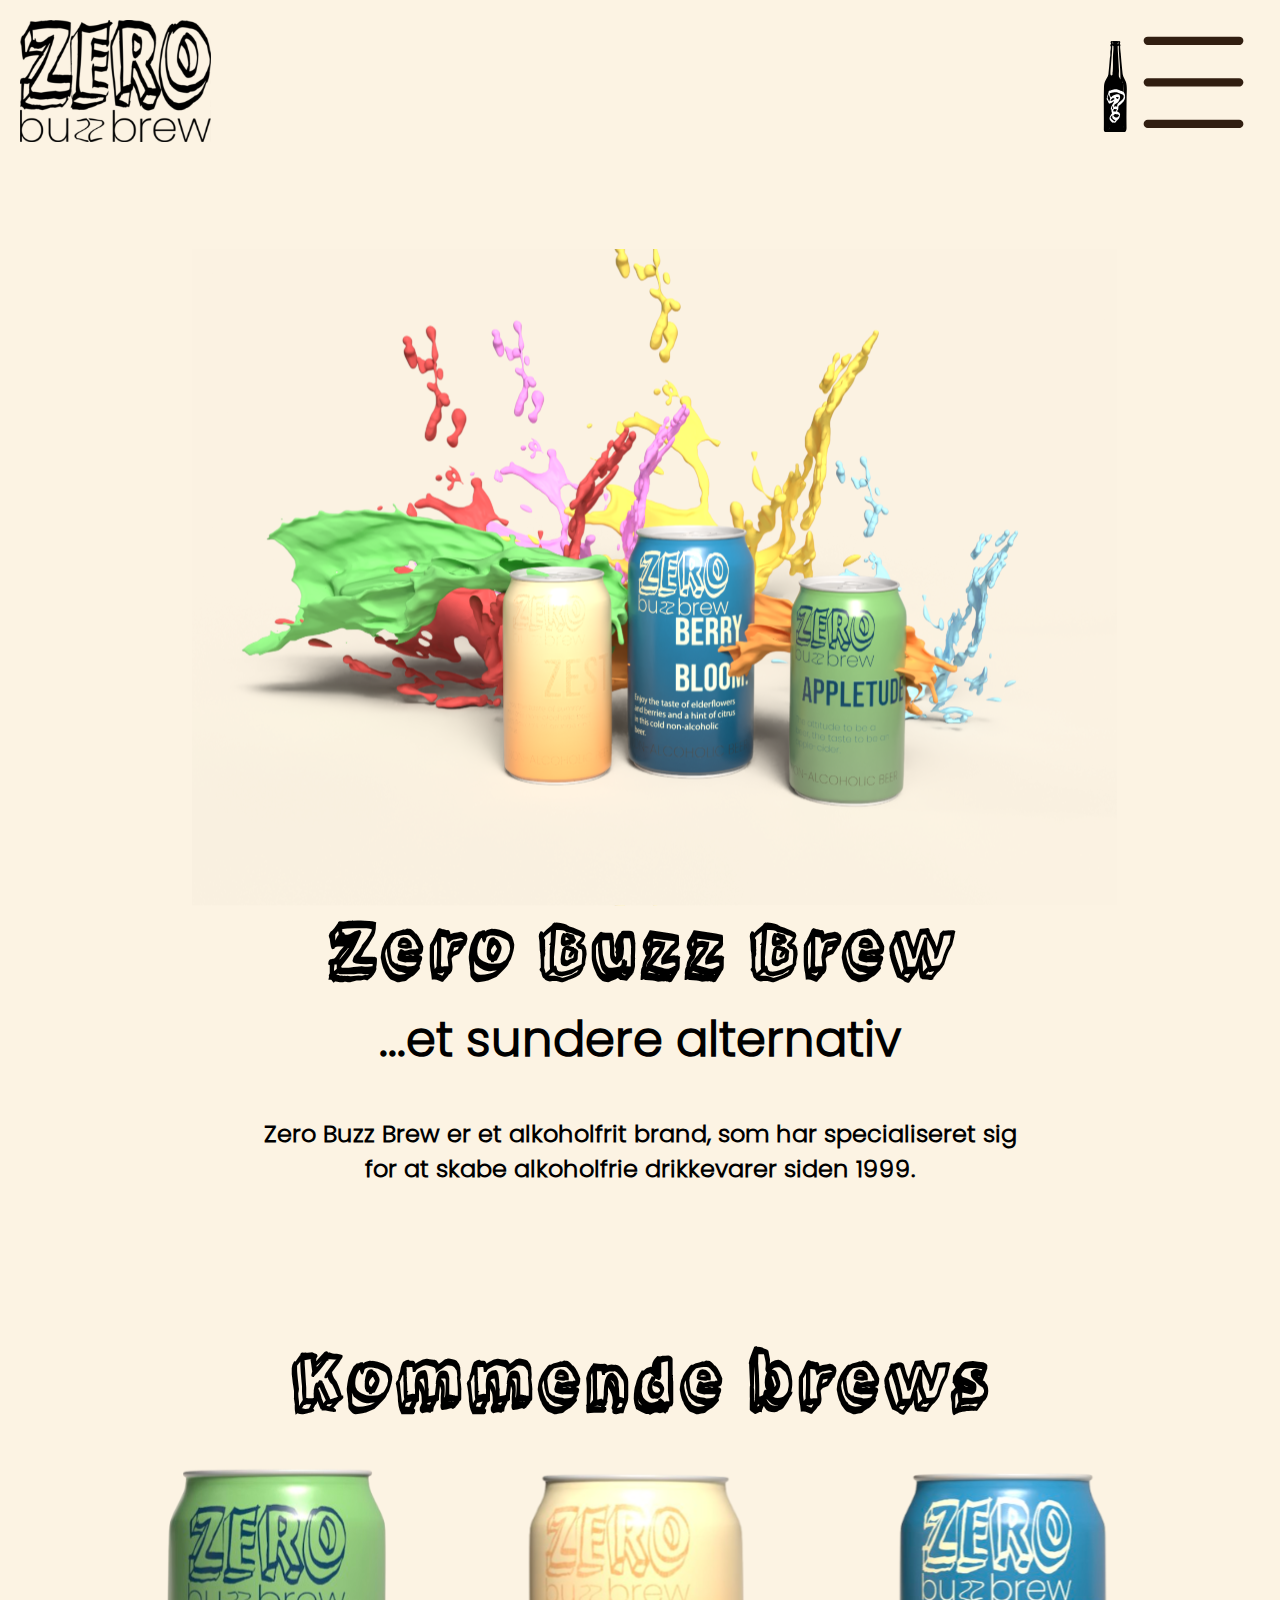
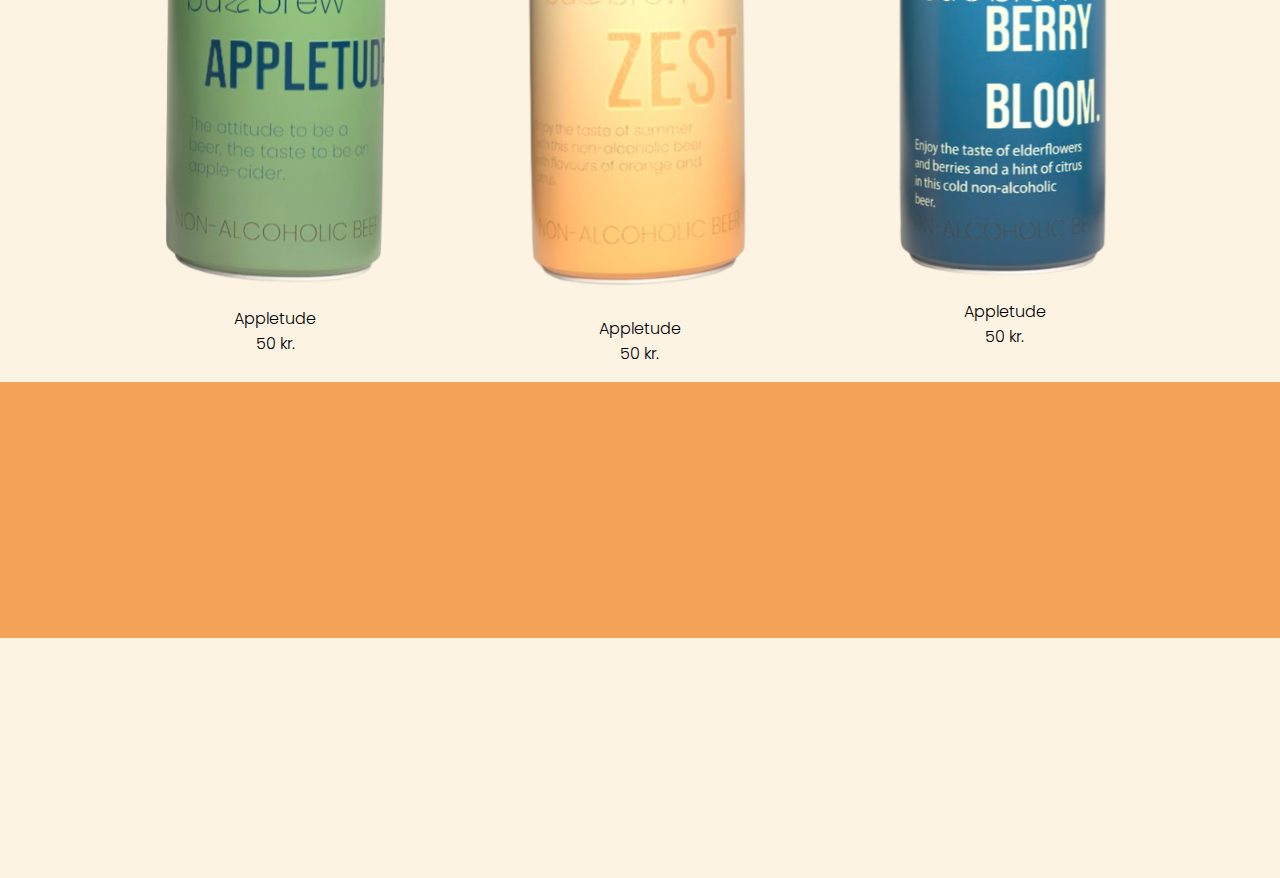
==== index.html @ 32aaab15 "upload 27-02-25" ====
<!DOCTYPE html>
<html lang="en">
  <head>
    <meta charset="UTF-8" />
    <meta name="viewport" content="width=device-width, initial-scale=1.0" />
    <meta name="description" content="" />

    <title>Zero Buzz Brew | Forside</title>

    <!--Global stylesheet-->
    <link rel="stylesheet" href="css/global.css" />

    <!--Header stylesheet-->
    <link rel="stylesheet" href="css/header.css" />

    <!--Footer stylesheet-->
    <link rel="stylesheet" href="css/footer.css" />

    <!--Local stylesheet-->
    <link rel="stylesheet" href="css/index.css" />
  </head>

  <body>
    <!--Header-->
    <header>
      <a href="index.html" class="logo"
        ><img
          src="images/header/logo_zbb_black.svg"
          alt="Zero Buzz Brew logo i sort"
      /></a>

      <!--Checkboxes-->
      <input type="checkbox" name="search-bar" id="search-bar" />
      <input type="checkbox" id="menu-bar" />

      <!--Container for menu-icons-->
      <div class="funktioner_header">
        <label for="search-bar">
          <img src="images/header/icon_searchBeer.svg" alt="ikon: search" />
        </label>

        <label for="menu-bar"
          ><img src="images/header/icon_burgermenu.svg" alt="ikon: bugermenu"
        /></label>
      </div>

      <!--Searchbar-->
      <search class="searchbar">
        <h2>Find your beer</h2>
        <form action="#kontakt" method="get">
          <input
            class="form_text"
            id="search"
            name="search"
            type="text"
            placeholder="Indtast section ID..."
          />
          <input class="button_submit" type="submit" />
        </form>
      </search>

      <!--Navbar-->
      <nav class="navbar">
        <ul>
          <li><a href="/webshop.html">Webshop</a></li>
          <li><a href="/hvorfor.html">Hvorfor alkoholfri?</a></li>
          <li><a href="#">Anbefalinger</a></li>
          <li><a href="#">Om os</a></li>
        </ul>
      </nav>
    </header>

    <main>
      <section class="hero">
        <img
          src="images/landingpage/hero2_splash.svg"
          alt="billede af alkoholfri øl med farverige splash"
        />
      </section>

      <section class="section1_description">
        <h1 class="title">Zero Buzz Brew</h1>
        <h2>...et sundere alternativ</h2>
        <h4>
          Zero Buzz Brew er et alkoholfrit brand, som har specialiseret sig
          <br />
          for at skabe alkoholfrie drikkevarer siden 1999.
        </h4>
      </section>

      <section class="section2_kommendeBrews">
        <h1>Kommende brews</h1>
        <div class="product_container">
          <div class="productBox">
            <img
              src="images/landingpage/beer1_appletude.svg"
              alt="Produktbillede: Zero Buzz Brew - Appletude"
            />
            <p>Appletude <br />50 kr.</p>
          </div>

          <div class="productBox">
            <img
              src="images/landingpage/beer2_zest.svg"
              alt="Produktbillede: Zero Buzz Brew - Zest"
            />
            <p>Appletude <br />50 kr.</p>
          </div>

          <div class="productBox">
            <img
              src="images/landingpage/beer3_berryBloom.svg"
              alt="Produktbillede: Zero Buzz Brew - Berry Bloom"
            />
            <p>Appletude <br />50 kr.</p>
          </div>
        </div>
      </section>
    </main>

    <footer>
      <section class="section_footer"></section>
    </footer>
  </body>
</html>
---- css/global.css ----
/*Color Variables*/

:root{
    --textBlack: #000;
    --backgroundBeige: #FCF3E3;
    --boxWhite:#FFFBF4;
    --footerOrange: #F4A258;
}

/*Fonts*/
@font-face {
    font-family: "brewski";
    src: url(/fonts/brewski/Brewski.ttf);
}

@font-face{
    font-family: "poppins_thin";
    src: url(/fonts/poppins/Poppins-Light.ttf);
}

@font-face {
    font-family: "poppins_bold";
    src: url(/fonts/poppins/Poppins-Bold.ttf);
}

h1{
    font-family: "brewski";
    color: var(--textWhite);
    font-size: 5rem;
}

h2{
    font-family: "poppins_thin";
    font-size: 3rem;
}

h3{
    font-size: 2rem;
}

h4{
    font-family: "poppins_thin";
    font-size: 1.5rem;
}

p{
    font-family: "poppins_thin";
    font-size: 1rem;
}

/*Background*/
body{
    width: 100%;
    background-color: var(--backgroundBeige);
    margin: 0;
    scroll-behavior: smooth;
}
main{
    width: 100%;
    margin: 0;
}

section{
    box-sizing: border-box;
    margin-left: 2rem;
    margin-right: 2rem;
    padding-top: 10rem;
    overflow: hidden;
    
}

/*Links*/
a{
    text-decoration: none;
    color: ;
}

a:hover{
    transform: scale(1.1);
    transition: ease-in 0.1s;
}
---- css/header.css ----
/*Color Variables*/

:root{
    --textBlack: #000;
    --backgroundBeige: #FCF3E3;
    --boxWhite:#FFFBF4;
    --footerOrange: #F4A258;
}

/*Fonts*/
@font-face {
    font-family: "brewski";
    src: url(/fonts/brewski/Brewski.ttf);
}

@font-face{
    font-family: "poppins_thin";
    src: url(/fonts/poppins/Poppins-Light.ttf);
}

@font-face {
    font-family: "poppins_bold";
    src: url(/fonts/poppins/Poppins-Bold.ttf);
}

/*Header*/
header{
    width: 100%;
    height: auto;
    margin: 0;
    box-sizing: border-box;
    position: fixed;
    top: 0;
    left: 0;
    right: 0;
    display: flex;
    justify-content: space-between;
    align-content:center;
    z-index: 100;
    color: white;
}

.funktioner_header{
    display: flex;
    justify-content: flex-end; /* Aligns content to the right */
    align-items: center; /* Centers content vertically */
    z-index: 101;
}

header img{
    cursor: pointer;
}

/*Searchbar*/
    /*Styling af menupunkter*/
    .searchbar ul{
        list-style: none;
    }
    /*Ændring af flex*/
    .searchbar{
        position: relative;
        float: left;
        text-align: center;
    }

    .searchbar h2{
        font-size: 40px;
    }
    /*Styling af links*/
    .searchbar a{
        text-decoration: none;
        text-align: center;
        font-size: 40px;
        padding: 18px;
        color: #ffffff;
        display: block;
        font-family: 'title_rockstar';

    }
    .searchbar form{
        text-decoration: none;
        text-align: center;
        font-size: 40px;
        padding: 18px;
        color: #ffffff;
        display: block;
        font-family: 'title_rockstar';
        transform: scale(1.5);
    }

    #search-bar {
        display: none;
    }
    #search-bar:checked ~ .searchbar {
        display: block;
    }
    /*Fjernelse af dropdown menu ved click*/
    #close-menu {
        display: none;
    }



    @media(max-width:8800px){
    
        header .searchbar{
            position: absolute;
            top: 100%;
            left:0;
            right:0;
            background: var(--backgroundBeige);
            display: none;
            width: 100vw;
            height: 100vh;
        }

        header .searchbar ul li {
            width: 100%;
        }

        header .searchbar ul li ul {
            position: relative;
            width: 100%;
        }

        header .searchbar ul li ul li {
            background: #fafafa;
        }

        header .searchbar ul li ul li ul {
            width: 100%;
            left:0;
        }

        #search-bar:checked ~ .searchbar {
            display: block;
        }

    }

/*Styling af submit button*/
    .button_submit{
        background-color: var(--textWhite);
        font-family: "title_rockstar";
        width: 6rem;
        height: 2rem;
    }
    .button_submit:hover{
        background-color: var(--radargul);
        cursor: pointer;
    }

/*Styling af searchbar-felt*/
    .form_text{
        width: 10rem;
        height: 2rem;
        font-family: "title_rockstar";
        letter-spacing: 1px;
        border: #000;
        border-radius: 1px;
        background-color: var(--textWhite);
        text-align: center;
    }

/*Navbar - dropdown menu*/
.navbar{
    margin-top:1rem;
    background-color: var(--backgroundBeige);
    z-index: 50; 
}
    /*Styling af menupunkter*/
    .navbar ul{
        list-style: none;
        margin-top: 8rem;
    }
    /*Ændring af flex*/
    .navbar ul li{
        position: relative;
        float: left;
    }
    /*Styling af links*/
    .navbar ul li a{
        text-decoration: none;
        text-align: center;
        font-size: 5rem;
        padding: 18px;
        color: #000000;
        display: block;
        font-family: 'brewski';
    }

    #menu-bar {
        display: none;
    }

    #menu-bar:checked ~ .navbar {
        display: block;
    }
    /*Fjernelse af dropdown menu ved click*/
    #close-menu {
        display: none;
    }

    @media(max-width:8800px){


        header {
            padding: 20px;
        }
        
        

        header .navbar{
            position: absolute;
            top: 100%;
            left:0;
            right:0;
            background: var(--backgroundBeige);
            display: none;
            width: 100vw;
            height: 110vh;
            margin-top: -15rem;
        }

        header .navbar ul li {
            width: 100%;
        }

        header .navbar ul li ul {
            position: relative;
            width: 100%;
        }

        header .navbar ul li ul li {
            background: #fafafa;
        }

        header .navbar ul li ul li ul {
            width: 100%;
            left:0;
        }

        #menu-bar:checked ~ .navbar {
            display: block;
        }

    }
---- css/footer.css ----
/*Color Variables*/

:root{
    --textBlack: #000;
    --backgroundBeige: #FCF3E3;
    --boxWhite:#FFFBF4;
    --footerOrange: #F4A258;
}

/*Fonts*/
@font-face {
    font-family: "brewski";
    src: url(/fonts/brewski/Brewski.ttf);
}

@font-face{
    font-family: "poppins_thin";
    src: url(/fonts/poppins/Poppins-Light.ttf);
}

@font-face {
    font-family: "poppins_bold";
    src: url(/fonts/poppins/Poppins-Bold.ttf);
}

/*Section 1 - footer*/
.section_footer{
    background-color: var(--footerOrange);
    width: 100vw;
    height: 20vw;
    margin: 0;
}
---- css/index.css ----
/*Section 0 - Hero*/
.hero{
    width: 100vw;
    display: flex;
    justify-content: center;
    margin-top: -15rem;
    margin-bottom: -35rem;
    max-width: 100vw;
}

.hero img{
    transform: scale(0.5);
}

/*Section 1 - Title and description*/
.section1_description{
display: block;
justify-content: center;
text-align: center;
}

.title{
    margin-bottom: -2rem;
}

/*Section 2 - kommende brews*/
.section2_kommendeBrews{
    display: block;
justify-content: center;
text-align: center;
margin-top: -7rem;
}

.product_container{
    display: flex;
    justify-content: center;
    margin-top: -5rem;
}

.productBox{
    width: 30%;
    height: auto;
}

.productBox img{
    transform: scale(0.8);
    margin-bottom: -4rem;
}

/*Header visibility*/
header{
    display:;
}
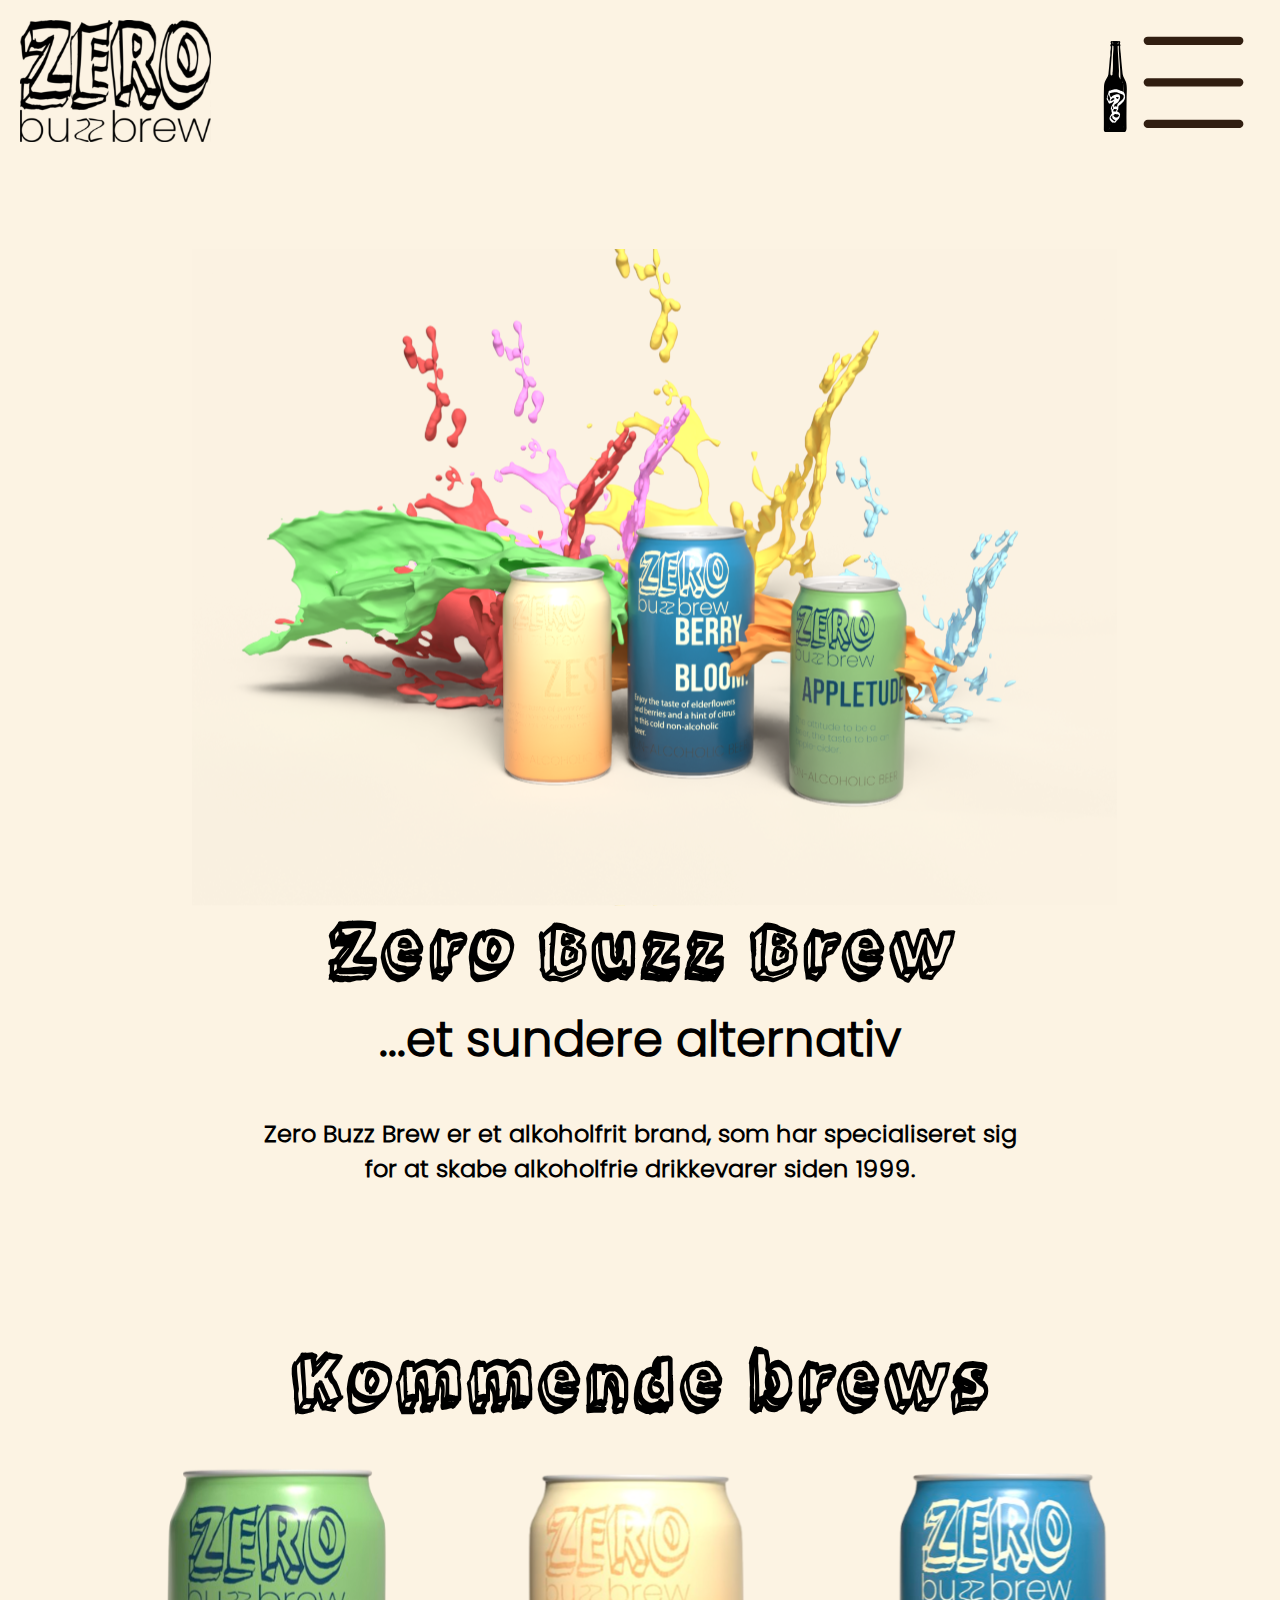
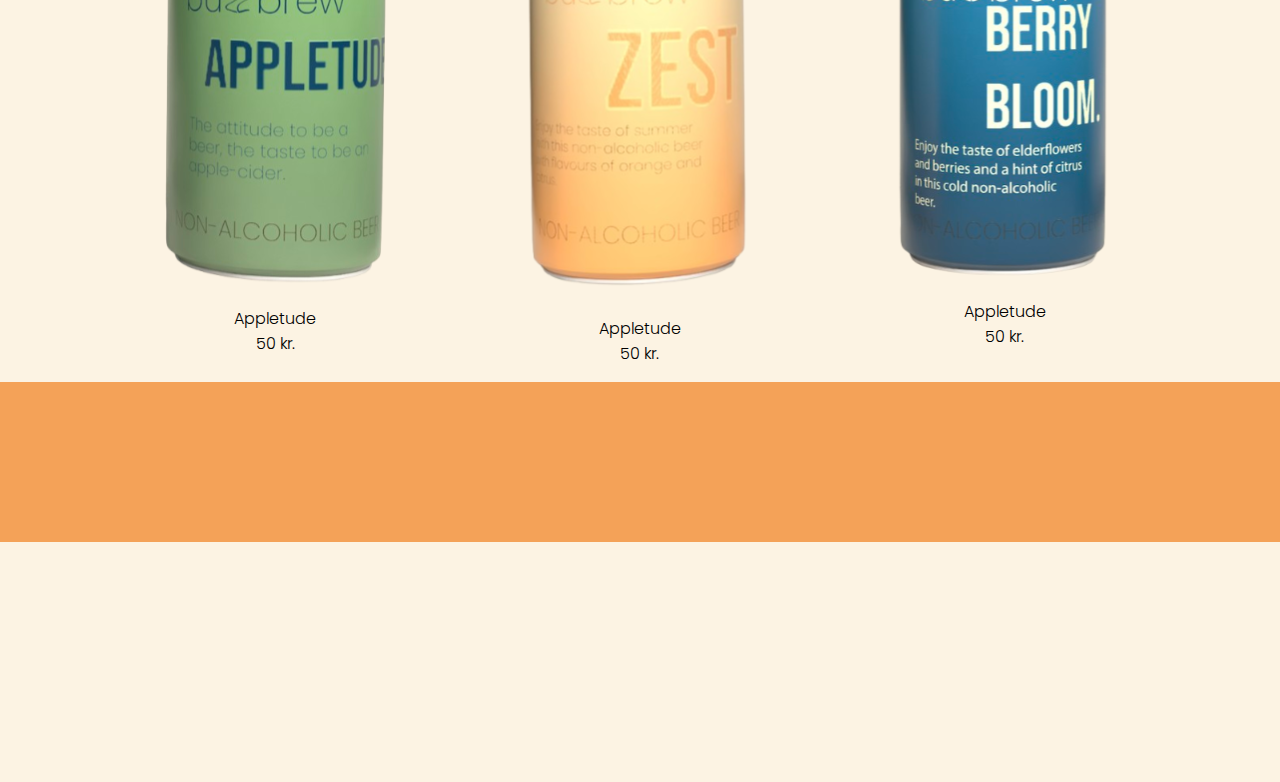
==== commit 72c2b7a1: "upload 28-02-25" ====
--- a/index.html
+++ b/index.html
@@ -119,7 +119,20 @@
     </main>
 
     <footer>
-      <section class="section_footer"></section>
+      <section class="section_footer">
+        <div class="column1">
+          <img
+            src="images/footer/logo_zbb_white.svg"
+            alt="logo zero buzz brew white"
+          />
+        </div>
+
+        <div class="column2"></div>
+
+        <div class="column3"></div>
+
+        <div class="column4"></div>
+      </section>
     </footer>
   </body>
 </html>
--- a/css/header.css
+++ b/css/header.css
@@ -38,6 +38,7 @@
     align-content:center;
     z-index: 100;
     color: white;
+    overflow: visible;
 }
 
 .funktioner_header{
--- a/css/footer.css
+++ b/css/footer.css
@@ -24,9 +24,26 @@
 }
 
 /*Section 1 - footer*/
+footer{
+    width: 100vw;
+    height: auto;
+}
 .section_footer{
     background-color: var(--footerOrange);
-    width: 100vw;
-    height: 20vw;
+    max-width: 100vw;
+    height: 15vh;
     margin: 0;
+    display: grid;
+    grid-template-columns: 1fr 1fr 1fr 1fr;
+    grid-template-rows: 1fr;
+    justify-content: center;
+    overflow: hidden;
+
+
+}
+
+.column1{
+    display: block;
+    justify-content: center;
+    
 }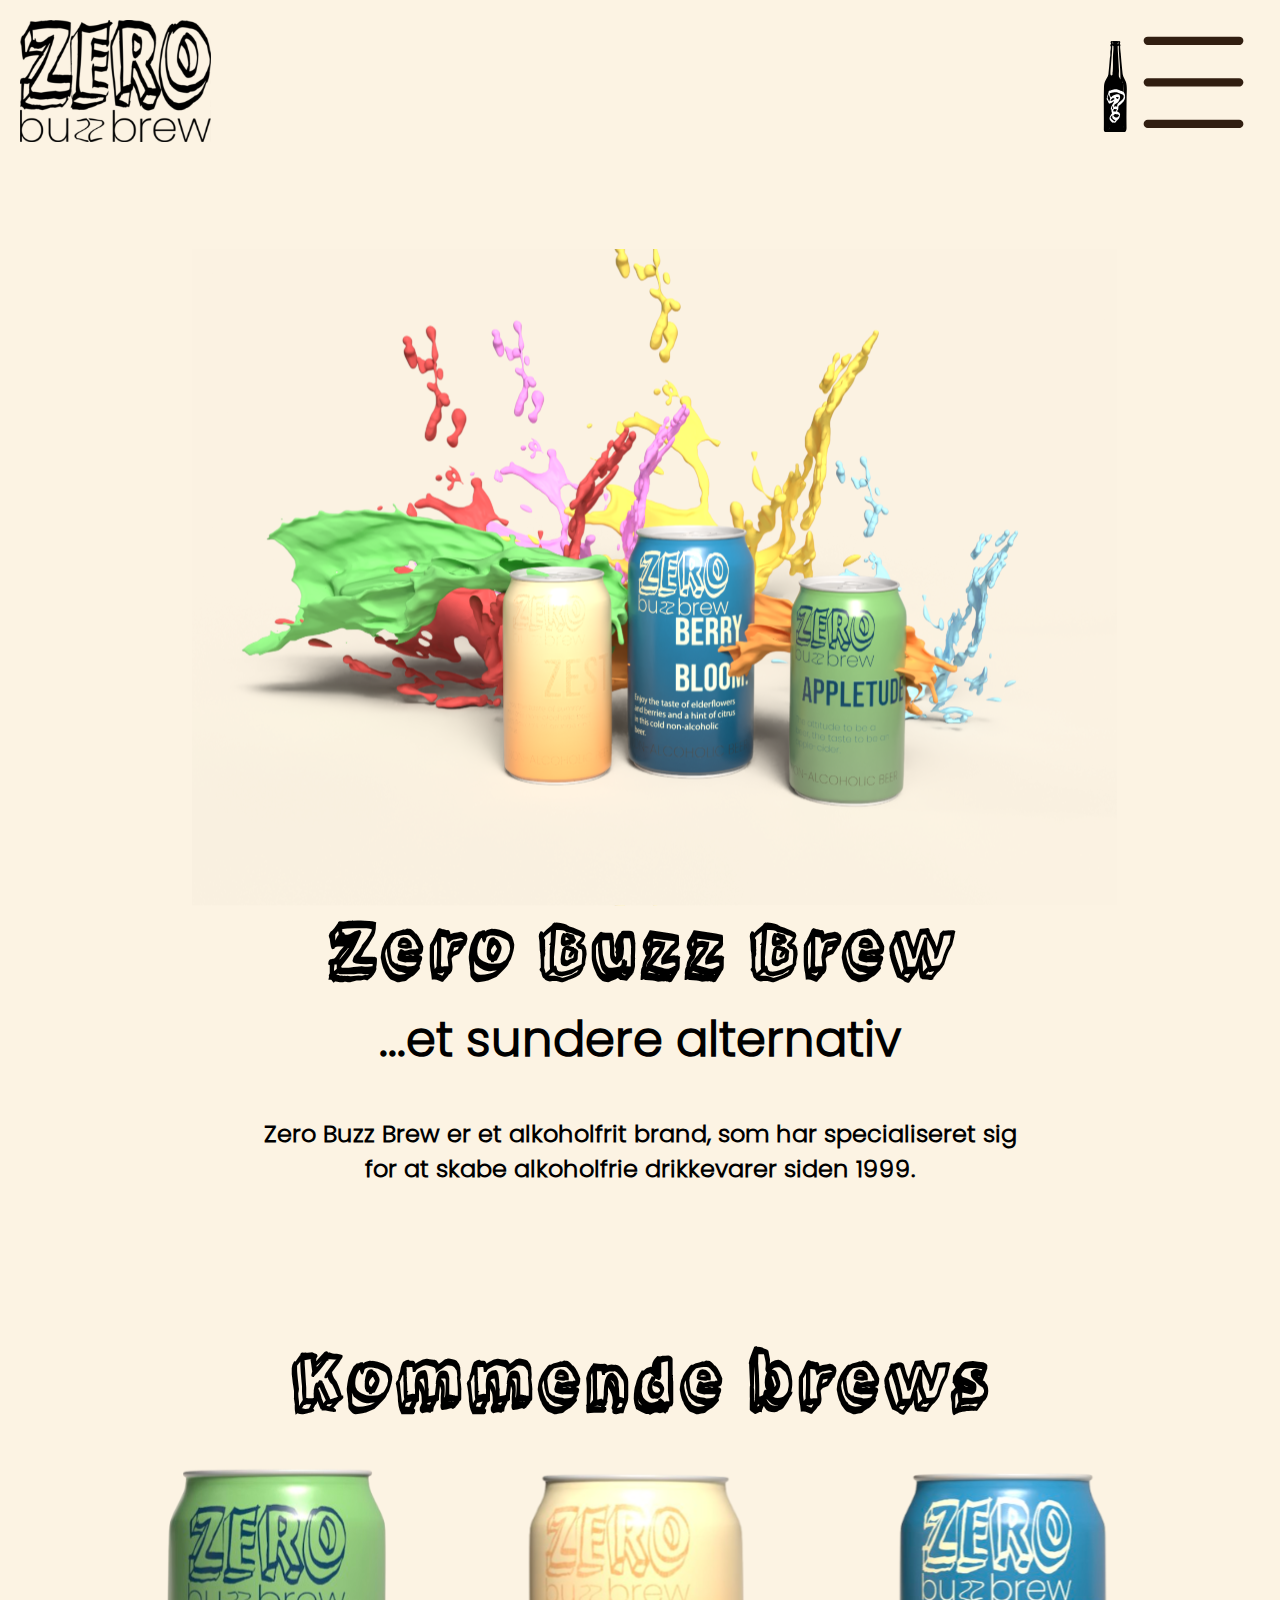
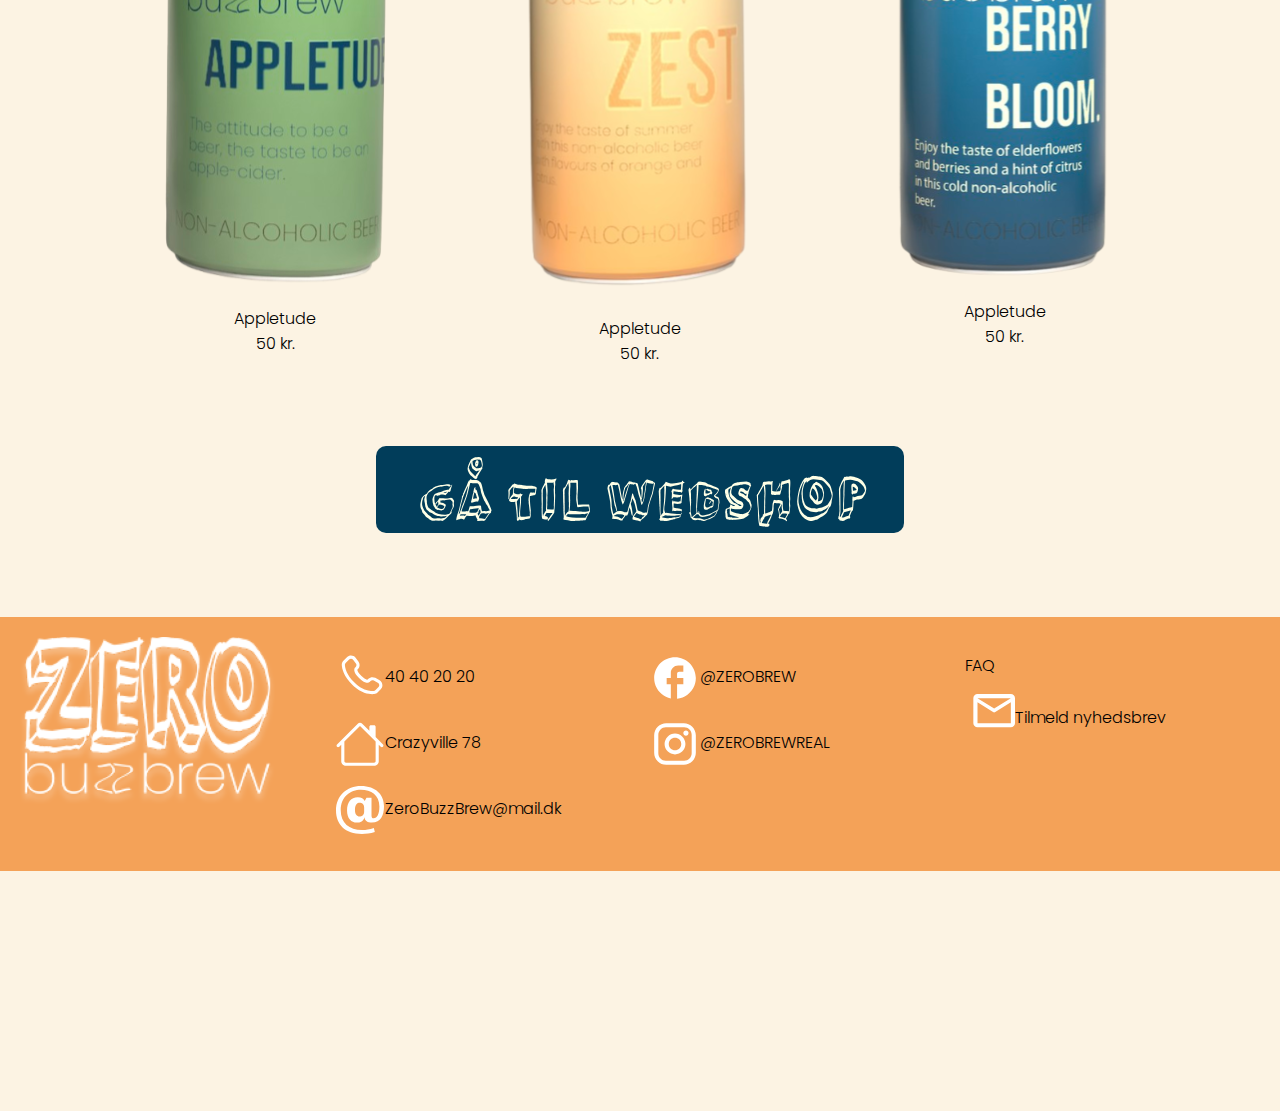
==== commit 44545bf5: "upload 03-03-25" ====
--- a/index.html
+++ b/index.html
@@ -115,23 +115,73 @@
             <p>Appletude <br />50 kr.</p>
           </div>
         </div>
+        <div>
+          <a href="webshop.html"
+            ><img
+              src="images/landingpage/GÅ TIL WEBSHOP.svg"
+              alt="knap: gå til webshop"
+          /></a>
+        </div>
       </section>
     </main>
 
     <footer>
-      <section class="section_footer">
-        <div class="column1">
-          <img
-            src="images/footer/logo_zbb_white.svg"
-            alt="logo zero buzz brew white"
-          />
+      <section class="footer">
+        <div class="footer-col logo">
+          <img src="images/footer/logo_zbb_white.svg" alt="logo" />
         </div>
 
-        <div class="column2"></div>
+        <div class="footer-col oplysninger">
+          <p>
+            <img
+              src="images/footer/icon_phone.svg"
+              alt="mobil"
+              class="ikon"
+            />40 40 20 20
+          </p>
+          <p>
+            <img
+              src="images/footer/icon_house.svg"
+              alt="hus"
+              class="ikon"
+            />Crazyville 78
+          </p>
+          <p>
+            <img
+              src="images/footer/icon_email.svg"
+              alt="email"
+              class="ikon"
+            />ZeroBuzzBrew@mail.dk
+          </p>
+        </div>
 
-        <div class="column3"></div>
+        <div class="footer-col some">
+          <p>
+            <img
+              src="images/footer/icon_facebook.svg"
+              alt="facebook"
+              class="ikon"
+            />@ZEROBREW
+          </p>
+          <p>
+            <img
+              src="images/footer/icon_instagram.svg"
+              alt="instagram"
+              class="ikon"
+            />@ZEROBREWREAL
+          </p>
+        </div>
 
-        <div class="column4"></div>
+        <div class="footer-col nyhedsbrev">
+          <p>FAQ</p>
+          <p>
+            <img
+              src="images/footer/icon_nyhedsbrev.svg"
+              alt="nyhedsbrev"
+              class="ikon"
+            />Tilmeld nyhedsbrev
+          </p>
+        </div>
       </section>
     </footer>
   </body>
--- a/css/global.css
+++ b/css/global.css
@@ -35,11 +35,22 @@
 }
 
 h3{
+    font-family:"brewski";
     font-size: 2rem;
 }
 
 h4{
     font-family: "poppins_thin";
+    font-size: 1.5rem;
+}
+
+h5{
+    font-family: "poppins_thin";
+    font-size: 1.3 rem;
+}
+
+h6{
+    font-family: "poppins_bold";
     font-size: 1.5rem;
 }
 
--- a/css/footer.css
+++ b/css/footer.css
@@ -24,26 +24,35 @@
 }
 
 /*Section 1 - footer*/
-footer{
+.footer {
     width: 100vw;
     height: auto;
+    display: grid;
+    grid-template-columns: repeat(4, 1fr); /* Fire lige brede kolonner */
+    gap: 20px; 
+    background-color: #F4A258;
+    padding: 20px;
+    text-align: left;
+    margin-left: 0px;
 }
-.section_footer{
-    background-color: var(--footerOrange);
-    max-width: 100vw;
-    height: 15vh;
-    margin: 0;
-    display: grid;
-    grid-template-columns: 1fr 1fr 1fr 1fr;
-    grid-template-rows: 1fr;
-    justify-content: center;
-    overflow: hidden;
+
+.footer-col p {
+    text-align: left;
+    align-items: left; /* Centrerer både ikon og tekst vertikalt */
+}
+
+.ikon {
+    width: 50px;  
+    height: 50px; 
+    vertical-align: middle;
+}
+
+.footer-col logo {
+    width: 50px;
+}
 
 
-}
 
-.column1{
-    display: block;
-    justify-content: center;
-    
-}+
+
+
--- a/css/index.css
+++ b/css/index.css
@@ -30,12 +30,14 @@
 justify-content: center;
 text-align: center;
 margin-top: -7rem;
+margin-bottom: 5rem;
 }
 
 .product_container{
     display: flex;
     justify-content: center;
     margin-top: -5rem;
+    margin-bottom: 4rem;
 }
 
 .productBox{
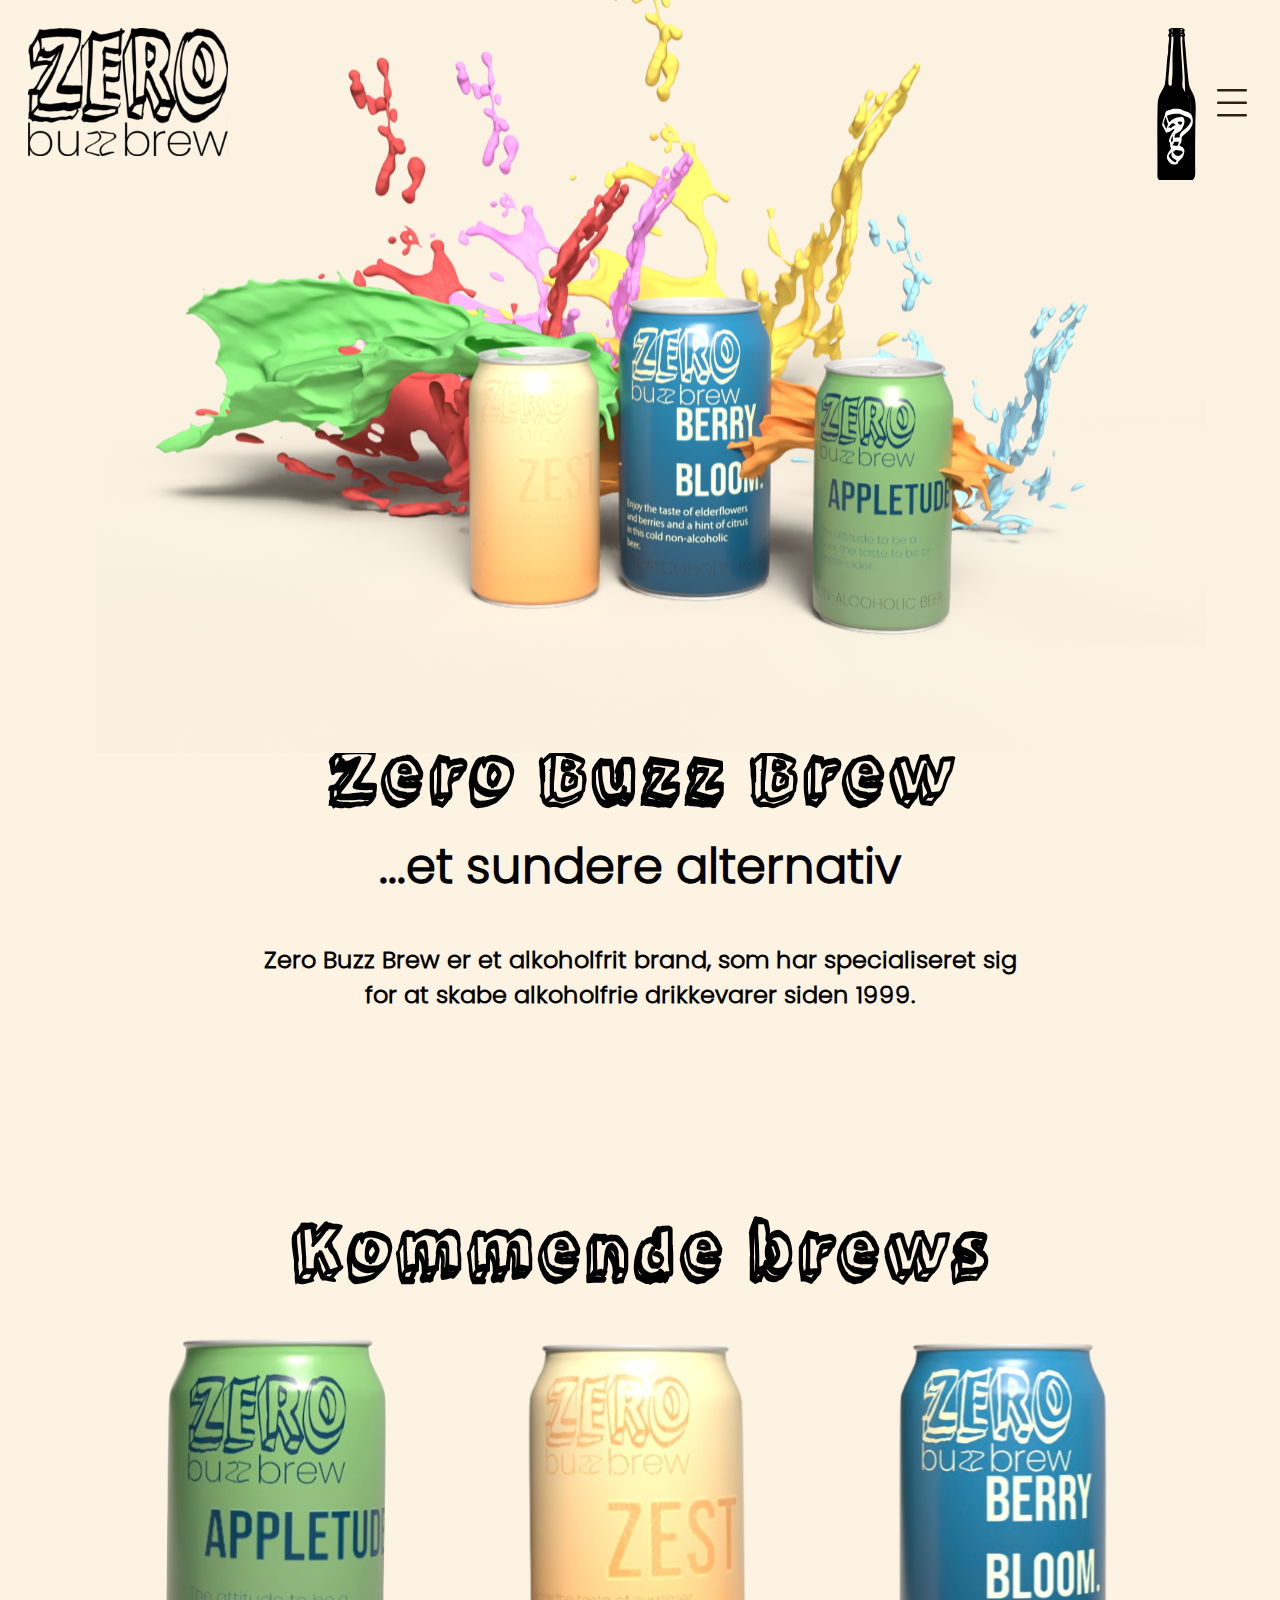
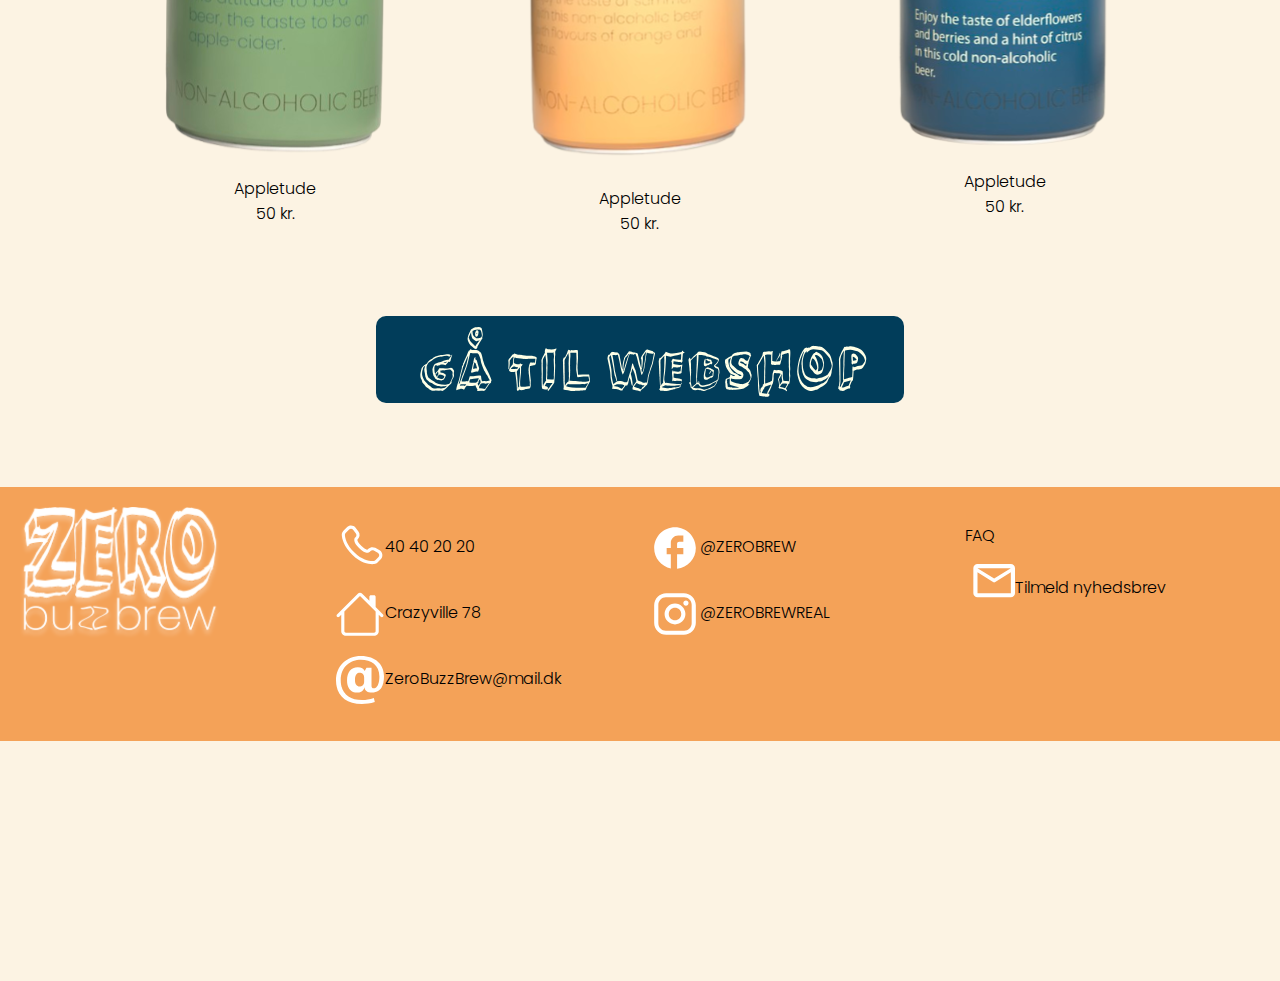
==== commit 2679746a: "upload 04-03-25" ====
--- a/index.html
+++ b/index.html
@@ -36,7 +36,11 @@
       <!--Container for menu-icons-->
       <div class="funktioner_header">
         <label for="search-bar">
-          <img src="images/header/icon_searchBeer.svg" alt="ikon: search" />
+          <img
+            src="images/header/icon_searchBeer.svg"
+            alt="ikon: search"
+            class="ol"
+          />
         </label>
 
         <label for="menu-bar"
--- a/css/header.css
+++ b/css/header.css
@@ -48,8 +48,22 @@
     z-index: 101;
 }
 
-header img{
+.funktioner_header img {
+    width: 40px; /* Mindre ikoner */
+    height: auto;
+}
+
+header img,
+.ol{
     cursor: pointer;
+    width: 70px;
+    height: auto;
+    margin: 8px;
+}
+
+.logo img{
+    width: 200px;
+    height: auto;
 }
 
 /*Searchbar*/
@@ -106,7 +120,6 @@
     
         header .searchbar{
             position: absolute;
-            top: 100%;
             left:0;
             right:0;
             background: var(--backgroundBeige);
@@ -117,6 +130,7 @@
 
         header .searchbar ul li {
             width: 100%;
+            
         }
 
         header .searchbar ul li ul {
@@ -172,7 +186,6 @@
     /*Styling af menupunkter*/
     .navbar ul{
         list-style: none;
-        margin-top: 8rem;
     }
     /*Ændring af flex*/
     .navbar ul li{
--- a/css/index.css
+++ b/css/index.css
@@ -9,8 +9,14 @@
     max-width: 100vw;
 }
 
+h1{
+    margin-top: 8%;
+    z-index: 1000;
+}
+
 .hero img{
-    transform: scale(0.5);
+    transform: scale(0.6);
+    margin-top: -17%;
 }
 
 /*Section 1 - Title and description*/
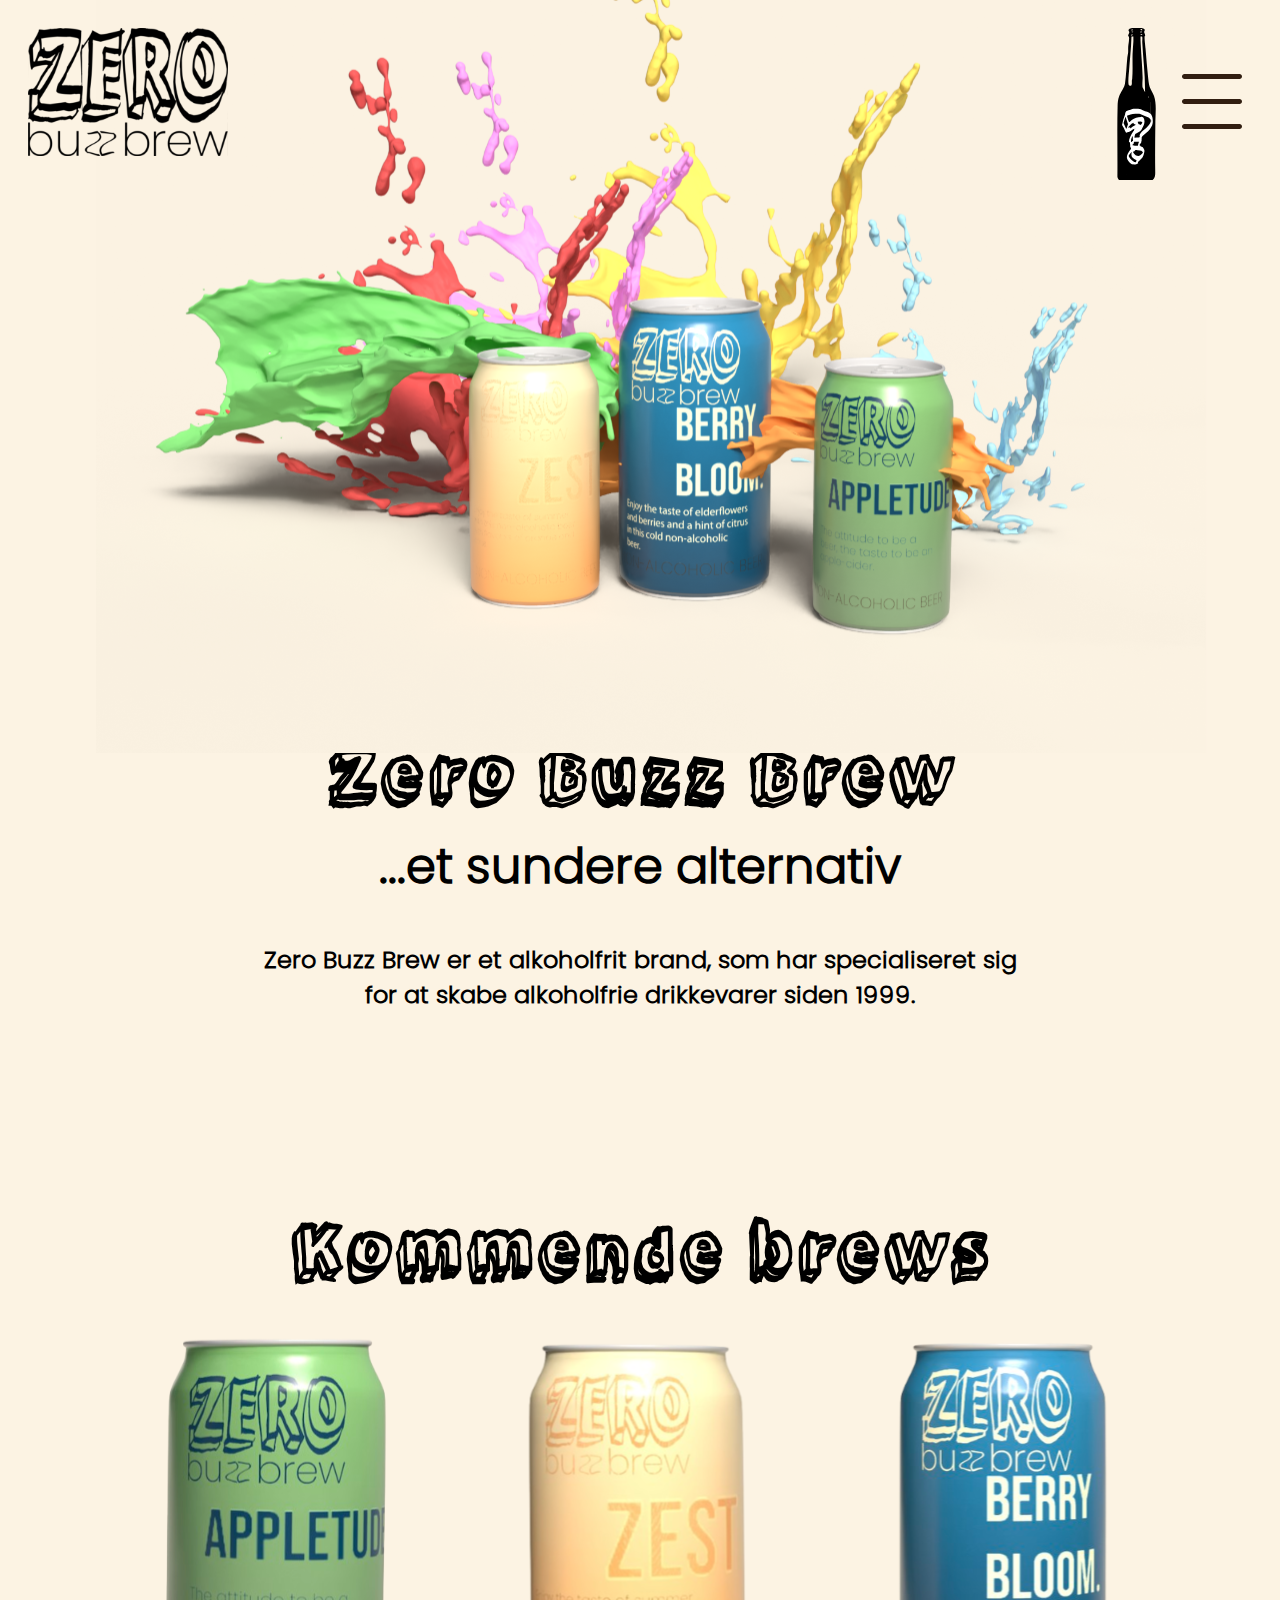
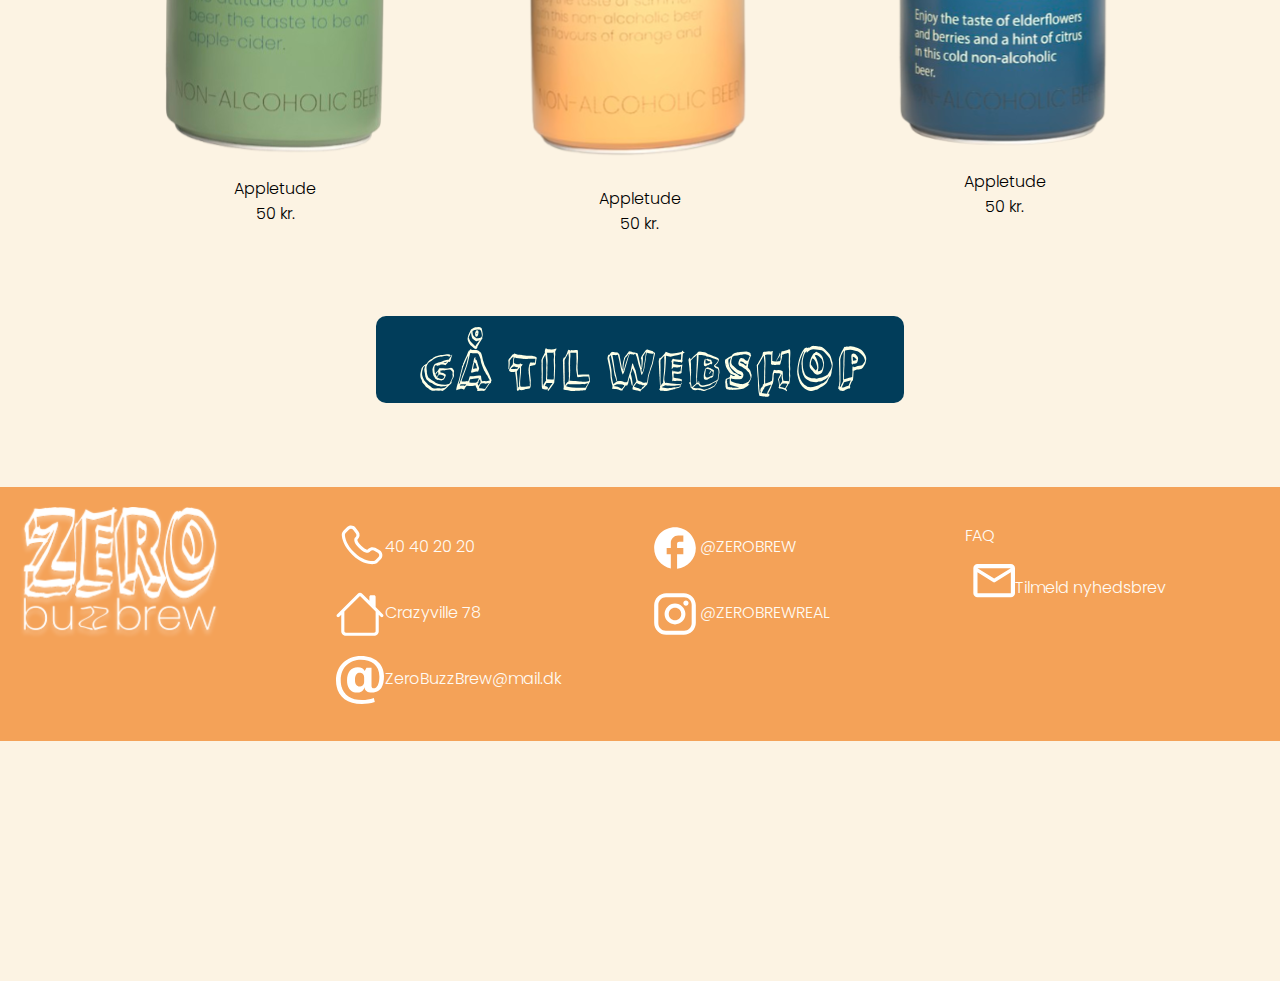
==== commit 00368a64: "." ====
--- a/index.html
+++ b/index.html
@@ -6,6 +6,13 @@
     <meta name="description" content="" />
 
     <title>Zero Buzz Brew | Forside</title>
+
+    <!--Logo i fane-->
+    <link
+      rel="icon"
+      type="image/x-icon"
+      href="/images/header/logo_zbb_black.svg"
+    />
 
     <!--Global stylesheet-->
     <link rel="stylesheet" href="css/global.css" />
--- a/css/header.css
+++ b/css/header.css
@@ -23,6 +23,9 @@
     src: url(/fonts/poppins/Poppins-Bold.ttf);
 }
 
+h2{
+    color: black;
+}
 /*Header*/
 header{
     width: 100%;
@@ -43,26 +46,30 @@
 
 .funktioner_header{
     display: flex;
-    justify-content: flex-end; /* Aligns content to the right */
-    align-items: center; /* Centers content vertically */
+    justify-content: flex-end; 
+    align-items: center; 
     z-index: 101;
 }
 
-.funktioner_header img {
-    width: 40px; /* Mindre ikoner */
-    height: auto;
-}
-
-header img,
-.ol{
+header img{
     cursor: pointer;
-    width: 70px;
-    height: auto;
     margin: 8px;
 }
 
 .logo img{
     width: 200px;
+    height: auto;
+}
+
+/* Ændrer størrelsen på menu-ikonet */
+label[for="menu-bar"] img {
+    width: 80px;
+    height: auto;
+}
+
+/* Ændrer størrelsen på search-ikonet */
+label[for="search-bar"] img {
+    width: 40px; 
     height: auto;
 }
 
--- a/css/footer.css
+++ b/css/footer.css
@@ -34,6 +34,7 @@
     padding: 20px;
     text-align: left;
     margin-left: 0px;
+    color: var(--boxWhite);
 }
 
 .footer-col p {
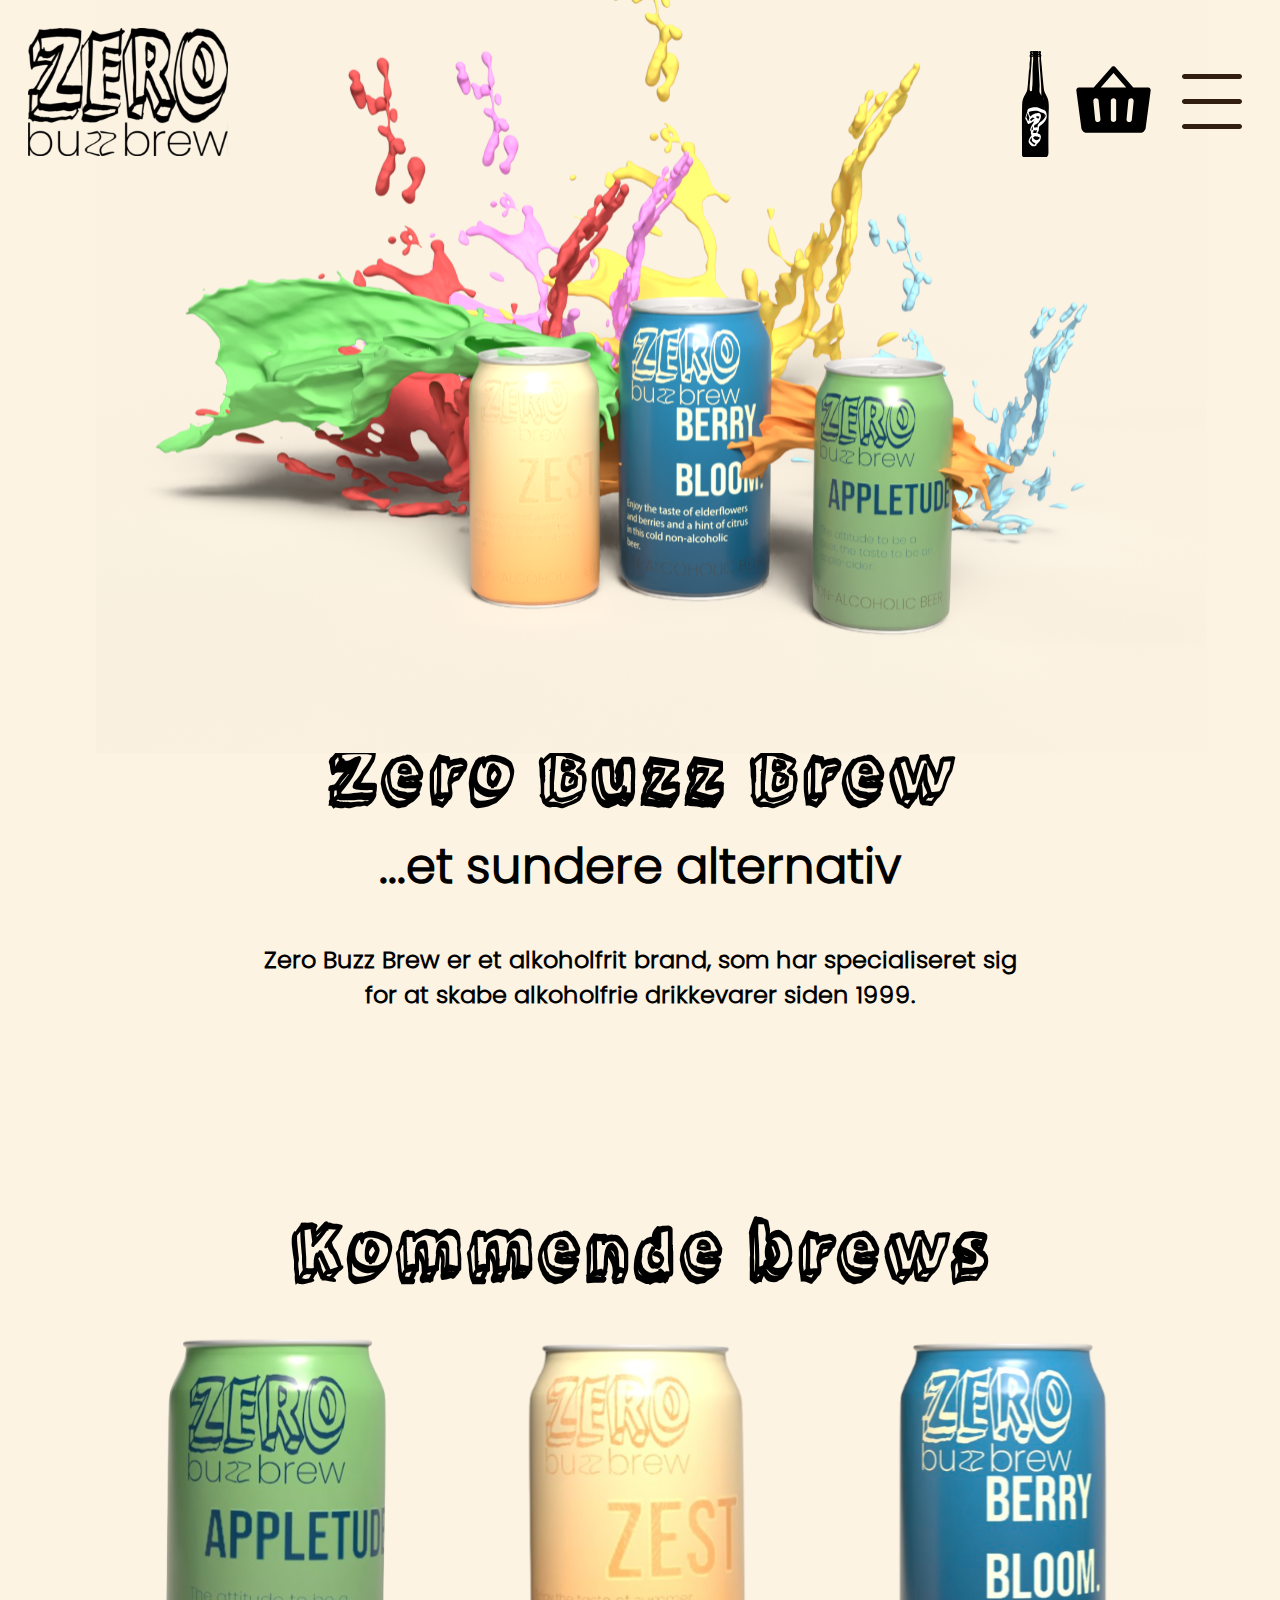
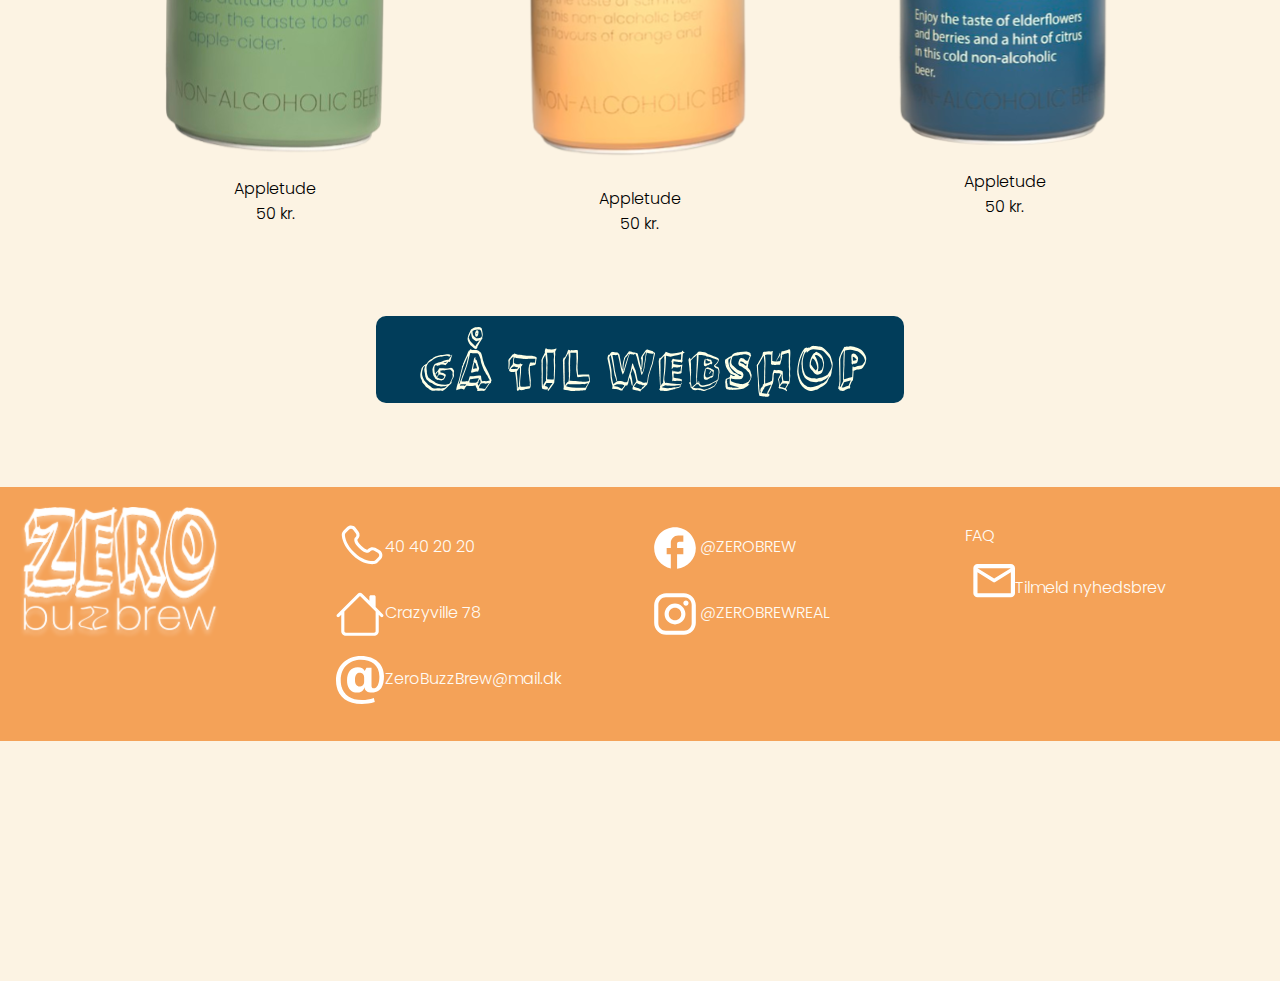
==== commit ed4e7da5: "færdig progammering" ====
--- a/index.html
+++ b/index.html
@@ -44,10 +44,18 @@
       <div class="funktioner_header">
         <label for="search-bar">
           <img
+            id="search_icon"
             src="images/header/icon_searchBeer.svg"
             alt="ikon: search"
-            class="ol"
           />
+        </label>
+
+        <label for="kurv">
+          <a href="kurv.html"
+            ><img
+              src="images/header/icon_regBasket.svg"
+              alt="knap: til indkøbskurv"
+          /></a>
         </label>
 
         <label for="menu-bar"
@@ -77,6 +85,7 @@
           <li><a href="/hvorfor.html">Hvorfor alkoholfri?</a></li>
           <li><a href="#">Anbefalinger</a></li>
           <li><a href="#">Om os</a></li>
+          <li><a href="index.html">Forside</a></li>
         </ul>
       </nav>
     </header>
--- a/css/header.css
+++ b/css/header.css
@@ -29,7 +29,6 @@
 /*Header*/
 header{
     width: 100%;
-    height: auto;
     margin: 0;
     box-sizing: border-box;
     position: fixed;
@@ -73,6 +72,9 @@
     height: auto;
 }
 
+
+/**/
+
 /*Searchbar*/
     /*Styling af menupunkter*/
     .searchbar ul{
@@ -83,10 +85,16 @@
         position: relative;
         float: left;
         text-align: center;
+        height: 200%;
+        width: auto;
+        margin-top: -1.25rem;
+        
     }
 
     .searchbar h2{
         font-size: 40px;
+        position: relative;
+        top: 15rem;
     }
     /*Styling af links*/
     .searchbar a{
@@ -108,6 +116,9 @@
         display: block;
         font-family: 'title_rockstar';
         transform: scale(1.5);
+        position: relative;
+        top: 15rem;
+
     }
 
     #search-bar {
@@ -120,7 +131,9 @@
     #close-menu {
         display: none;
     }
-
+#search_icon{
+    transform: scale(0.7);
+}
 
 
     @media(max-width:8800px){
@@ -163,12 +176,13 @@
 /*Styling af submit button*/
     .button_submit{
         background-color: var(--textWhite);
-        font-family: "title_rockstar";
+        font-family: "poppins_bold";
         width: 6rem;
         height: 2rem;
+
     }
     .button_submit:hover{
-        background-color: var(--radargul);
+        background-color: var(--footerOrange);
         cursor: pointer;
     }
 
@@ -176,12 +190,13 @@
     .form_text{
         width: 10rem;
         height: 2rem;
-        font-family: "title_rockstar";
+        font-family: "poppins_thin";
         letter-spacing: 1px;
         border: #000;
         border-radius: 1px;
-        background-color: var(--textWhite);
-        text-align: center;
+        background-color: var(--boxWhite);
+        text-align: center;
+
     }
 
 /*Navbar - dropdown menu*/
